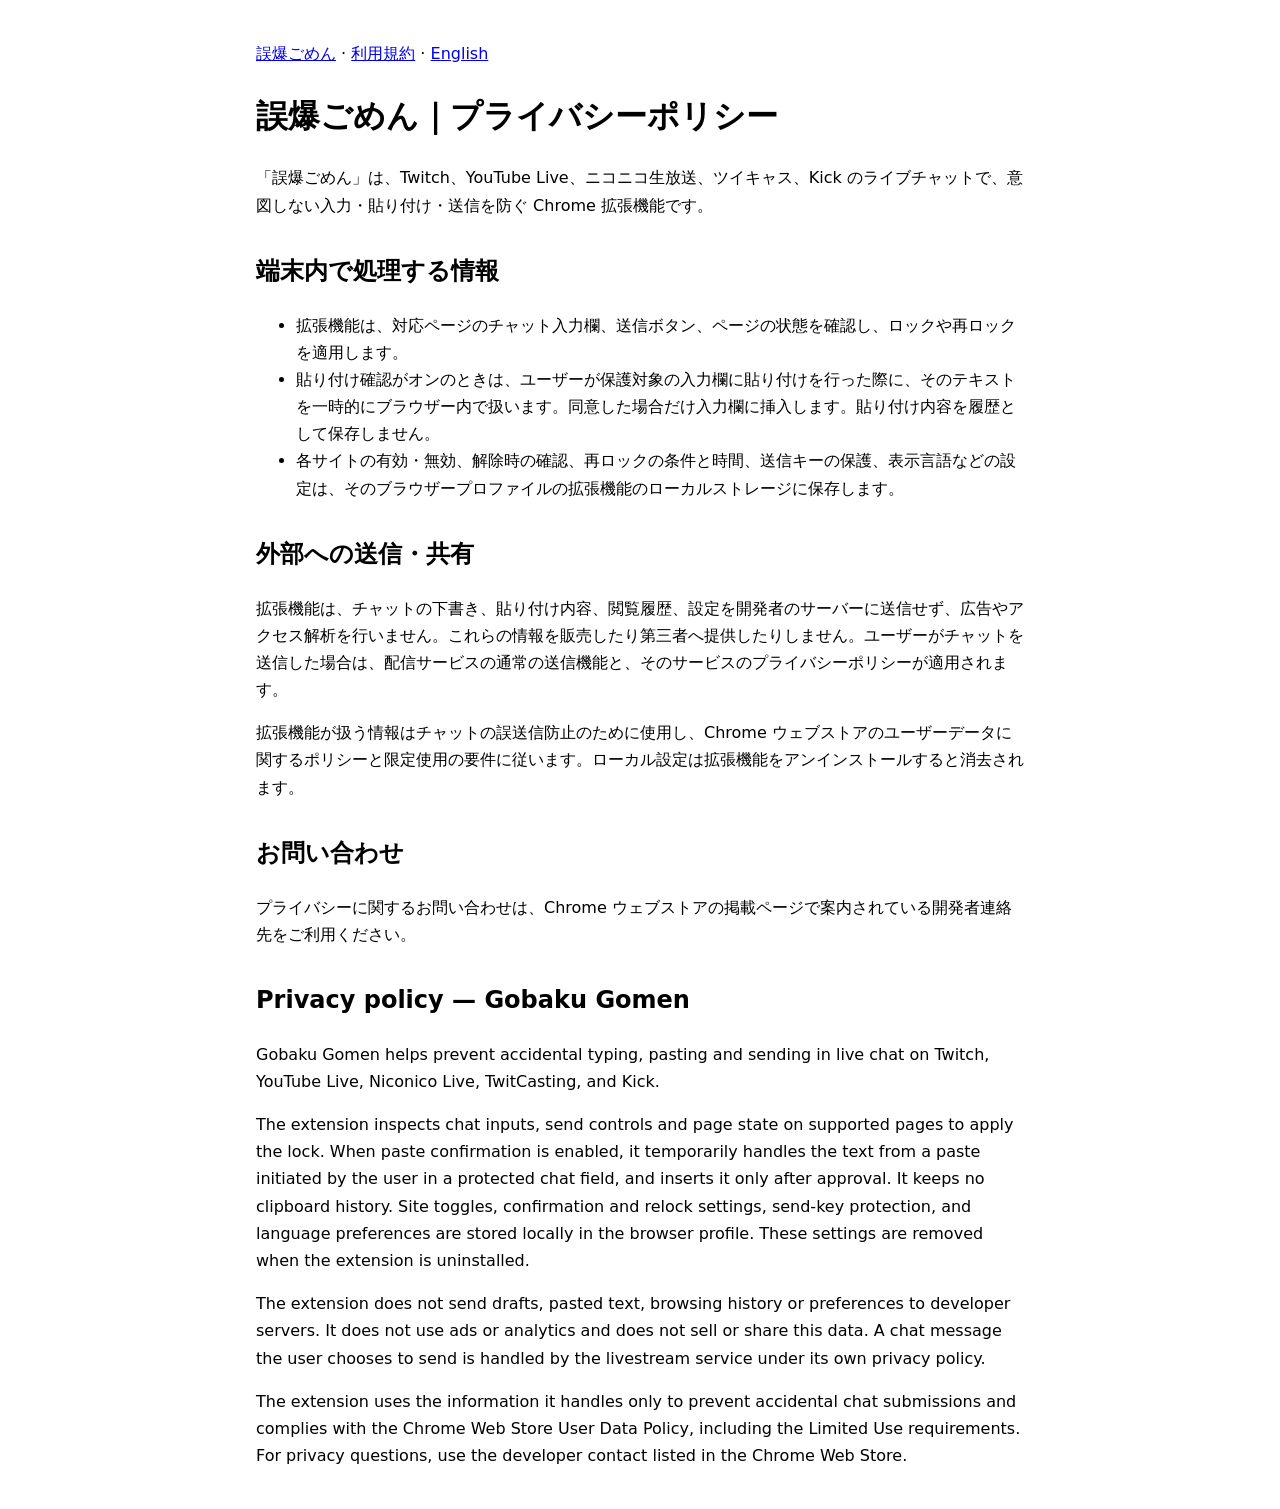
==== docs/privacy.html @ df991212 "Publish privacy policy and terms of use" ====
<!doctype html>
<html lang="ja">
<head><meta charset="utf-8"><meta name="viewport" content="width=device-width, initial-scale=1"><title>誤爆ごめん｜プライバシーポリシー</title>
<style>body{max-width:48rem;margin:2.5rem auto;padding:0 1rem;font:16px/1.7 system-ui,sans-serif;color-scheme:light dark} h2{margin-top:2rem}</style></head>
<body><main><nav><a href="./">誤爆ごめん</a> · <a href="terms.html">利用規約</a> · <a href="#english" lang="en">English</a></nav>
<h1>誤爆ごめん｜プライバシーポリシー</h1>
<p>「誤爆ごめん」は、Twitch、YouTube Live、ニコニコ生放送、ツイキャス、Kick のライブチャットで、意図しない入力・貼り付け・送信を防ぐ Chrome 拡張機能です。</p>
<h2>端末内で処理する情報</h2>
<ul>
<li>拡張機能は、対応ページのチャット入力欄、送信ボタン、ページの状態を確認し、ロックや再ロックを適用します。</li>
<li>貼り付け確認がオンのときは、ユーザーが保護対象の入力欄に貼り付けを行った際に、そのテキストを一時的にブラウザー内で扱います。同意した場合だけ入力欄に挿入します。貼り付け内容を履歴として保存しません。</li>
<li>各サイトの有効・無効、解除時の確認、再ロックの条件と時間、送信キーの保護、表示言語などの設定は、そのブラウザープロファイルの拡張機能のローカルストレージに保存します。</li>
</ul>
<h2>外部への送信・共有</h2>
<p>拡張機能は、チャットの下書き、貼り付け内容、閲覧履歴、設定を開発者のサーバーに送信せず、広告やアクセス解析を行いません。これらの情報を販売したり第三者へ提供したりしません。ユーザーがチャットを送信した場合は、配信サービスの通常の送信機能と、そのサービスのプライバシーポリシーが適用されます。</p>
<p>拡張機能が扱う情報はチャットの誤送信防止のために使用し、Chrome ウェブストアのユーザーデータに関するポリシーと限定使用の要件に従います。ローカル設定は拡張機能をアンインストールすると消去されます。</p>
<h2>お問い合わせ</h2>
<p>プライバシーに関するお問い合わせは、Chrome ウェブストアの掲載ページで案内されている開発者連絡先をご利用ください。</p>
<section id="english" lang="en">
<h2>Privacy policy — Gobaku Gomen</h2>
<p>Gobaku Gomen helps prevent accidental typing, pasting and sending in live chat on Twitch, YouTube Live, Niconico Live, TwitCasting, and Kick.</p>
<p>The extension inspects chat inputs, send controls and page state on supported pages to apply the lock. When paste confirmation is enabled, it temporarily handles the text from a paste initiated by the user in a protected chat field, and inserts it only after approval. It keeps no clipboard history. Site toggles, confirmation and relock settings, send-key protection, and language preferences are stored locally in the browser profile. These settings are removed when the extension is uninstalled.</p>
<p>The extension does not send drafts, pasted text, browsing history or preferences to developer servers. It does not use ads or analytics and does not sell or share this data. A chat message the user chooses to send is handled by the livestream service under its own privacy policy.</p>
<p>The extension uses the information it handles only to prevent accidental chat submissions and complies with the Chrome Web Store User Data Policy, including the Limited Use requirements. For privacy questions, use the developer contact listed in the Chrome Web Store.</p>
</section>
</main></body></html>
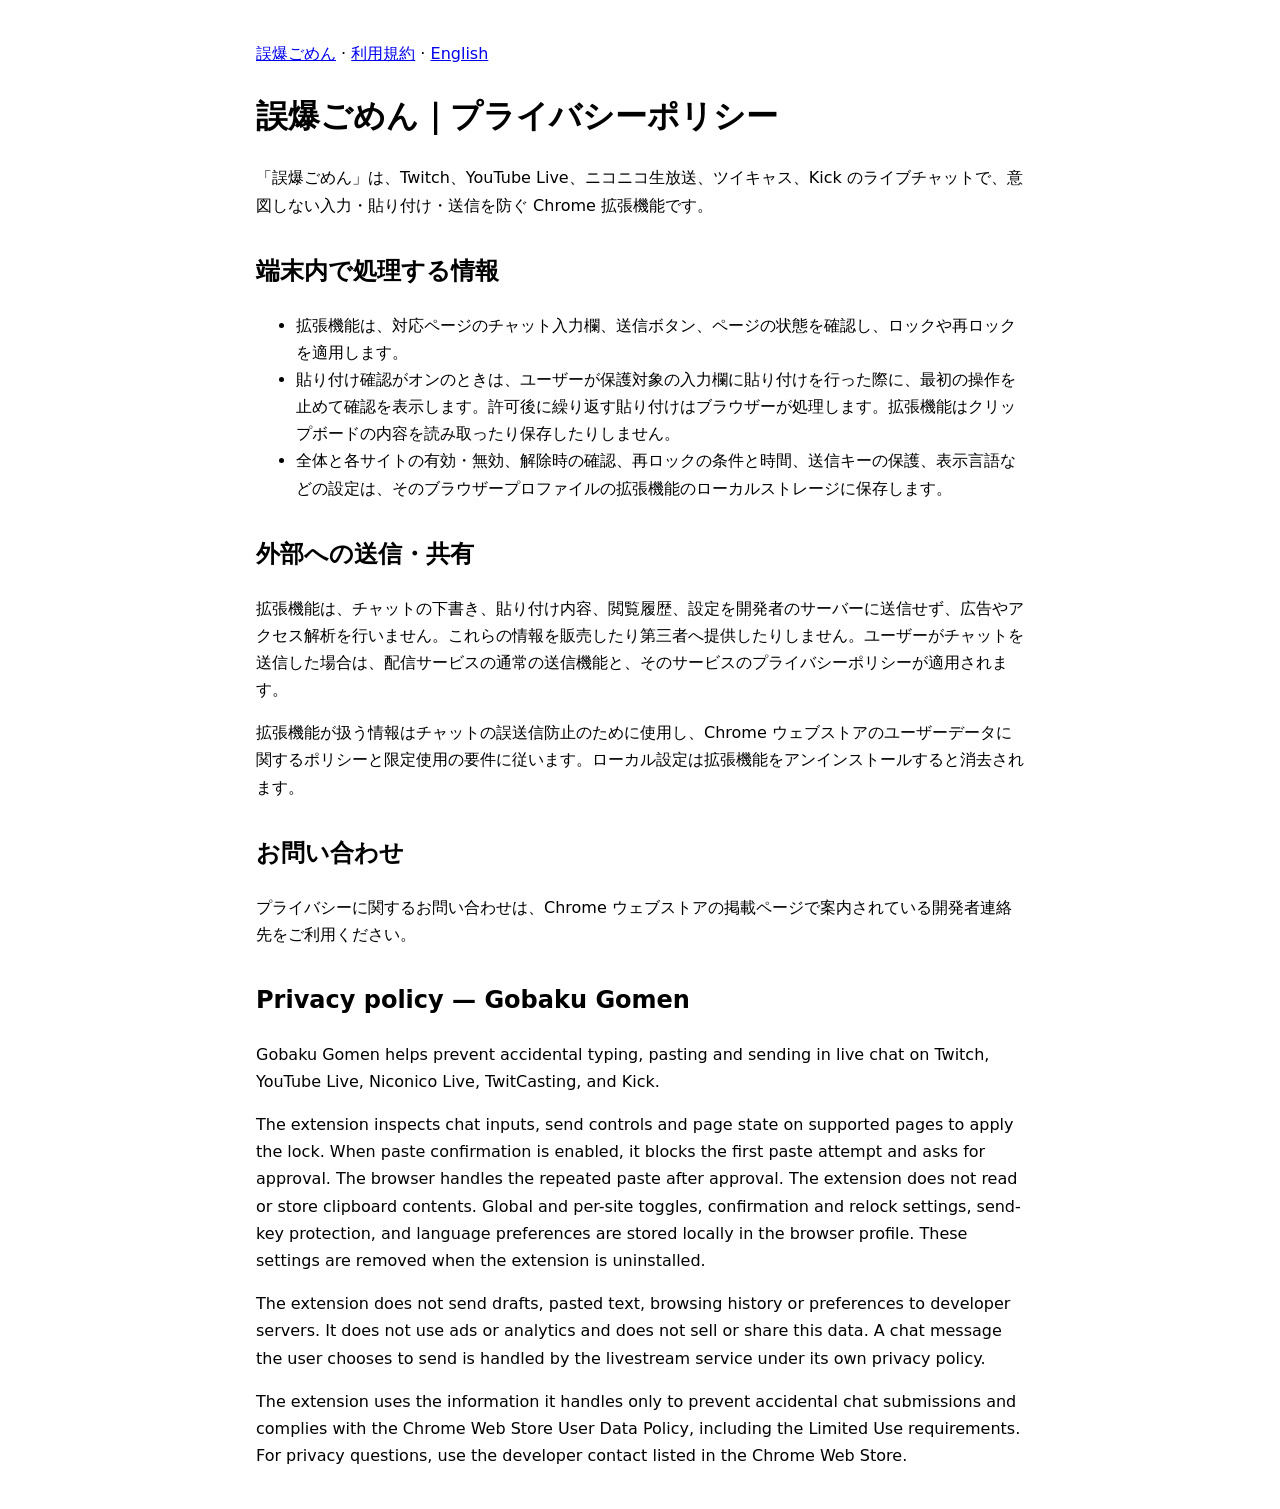
==== commit b0b973e9: "Update privacy policy for Gobaku Gomen 1.0.0" ====
--- a/docs/privacy.html
+++ b/docs/privacy.html
@@ -8,8 +8,8 @@
 <h2>端末内で処理する情報</h2>
 <ul>
 <li>拡張機能は、対応ページのチャット入力欄、送信ボタン、ページの状態を確認し、ロックや再ロックを適用します。</li>
-<li>貼り付け確認がオンのときは、ユーザーが保護対象の入力欄に貼り付けを行った際に、そのテキストを一時的にブラウザー内で扱います。同意した場合だけ入力欄に挿入します。貼り付け内容を履歴として保存しません。</li>
-<li>各サイトの有効・無効、解除時の確認、再ロックの条件と時間、送信キーの保護、表示言語などの設定は、そのブラウザープロファイルの拡張機能のローカルストレージに保存します。</li>
+<li>貼り付け確認がオンのときは、ユーザーが保護対象の入力欄に貼り付けを行った際に、最初の操作を止めて確認を表示します。許可後に繰り返す貼り付けはブラウザーが処理します。拡張機能はクリップボードの内容を読み取ったり保存したりしません。</li>
+<li>全体と各サイトの有効・無効、解除時の確認、再ロックの条件と時間、送信キーの保護、表示言語などの設定は、そのブラウザープロファイルの拡張機能のローカルストレージに保存します。</li>
 </ul>
 <h2>外部への送信・共有</h2>
 <p>拡張機能は、チャットの下書き、貼り付け内容、閲覧履歴、設定を開発者のサーバーに送信せず、広告やアクセス解析を行いません。これらの情報を販売したり第三者へ提供したりしません。ユーザーがチャットを送信した場合は、配信サービスの通常の送信機能と、そのサービスのプライバシーポリシーが適用されます。</p>
@@ -19,7 +19,7 @@
 <section id="english" lang="en">
 <h2>Privacy policy — Gobaku Gomen</h2>
 <p>Gobaku Gomen helps prevent accidental typing, pasting and sending in live chat on Twitch, YouTube Live, Niconico Live, TwitCasting, and Kick.</p>
-<p>The extension inspects chat inputs, send controls and page state on supported pages to apply the lock. When paste confirmation is enabled, it temporarily handles the text from a paste initiated by the user in a protected chat field, and inserts it only after approval. It keeps no clipboard history. Site toggles, confirmation and relock settings, send-key protection, and language preferences are stored locally in the browser profile. These settings are removed when the extension is uninstalled.</p>
+<p>The extension inspects chat inputs, send controls and page state on supported pages to apply the lock. When paste confirmation is enabled, it blocks the first paste attempt and asks for approval. The browser handles the repeated paste after approval. The extension does not read or store clipboard contents. Global and per-site toggles, confirmation and relock settings, send-key protection, and language preferences are stored locally in the browser profile. These settings are removed when the extension is uninstalled.</p>
 <p>The extension does not send drafts, pasted text, browsing history or preferences to developer servers. It does not use ads or analytics and does not sell or share this data. A chat message the user chooses to send is handled by the livestream service under its own privacy policy.</p>
 <p>The extension uses the information it handles only to prevent accidental chat submissions and complies with the Chrome Web Store User Data Policy, including the Limited Use requirements. For privacy questions, use the developer contact listed in the Chrome Web Store.</p>
 </section>
